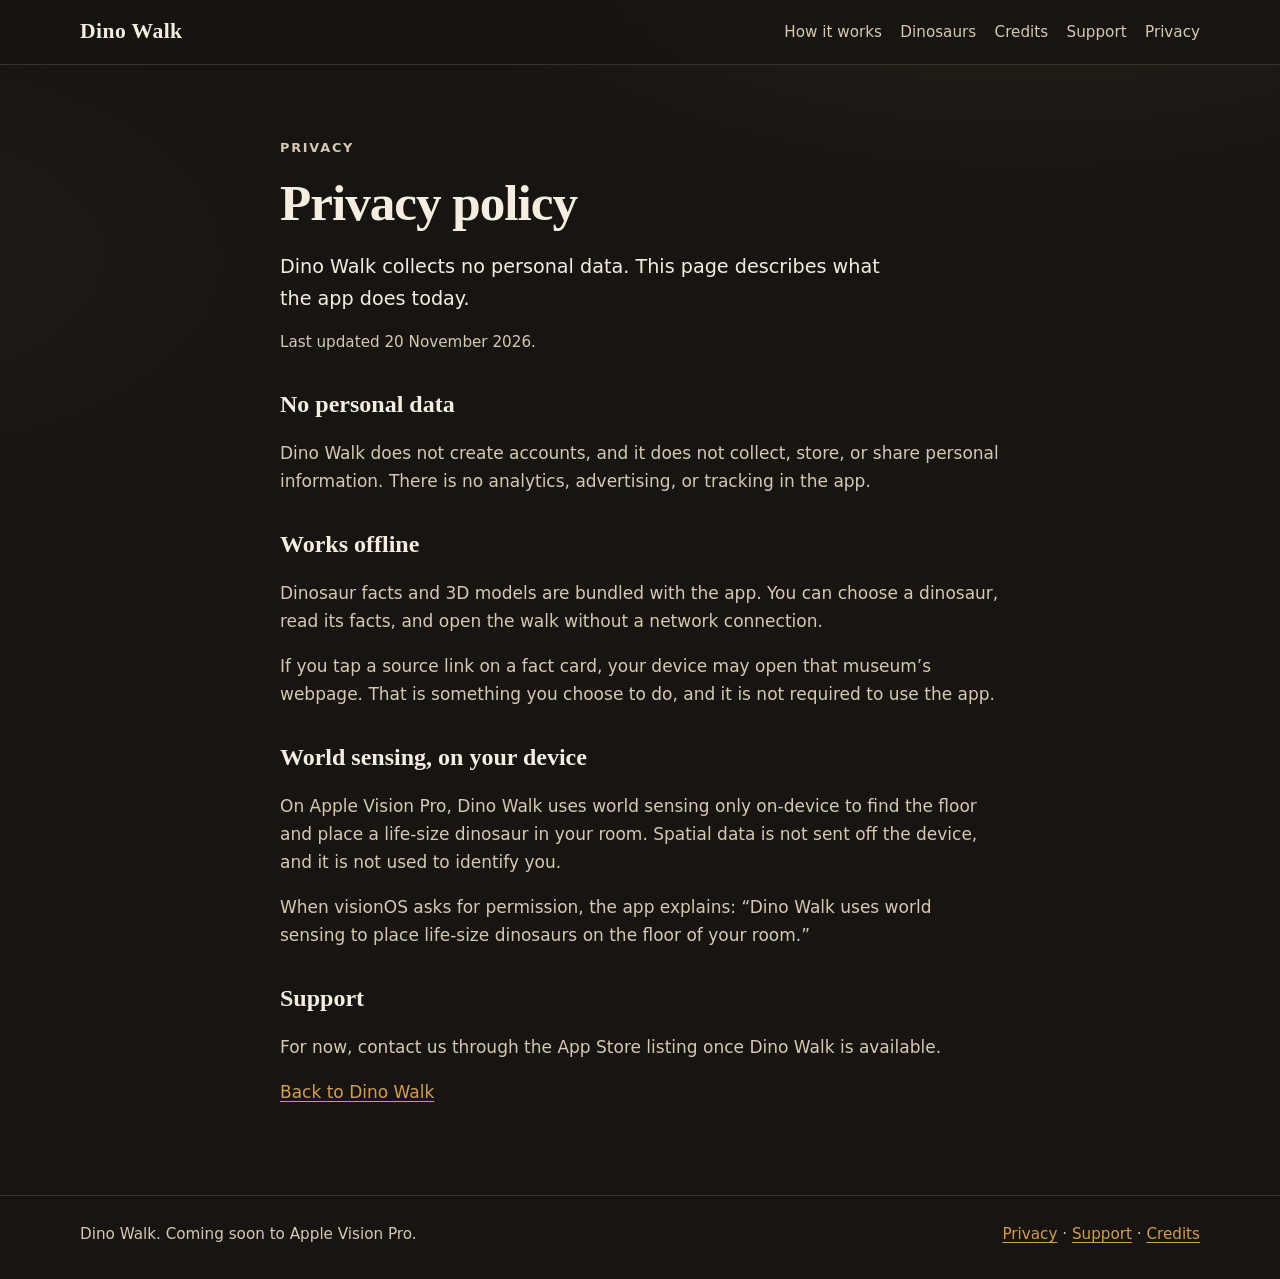
==== privacy.html @ 50bd4478 "Add Dino Walk outline website Static index, privacy, and support pages for the Vision Pro app, with " ====
<!DOCTYPE html>
<html lang="en">
<head>
  <meta charset="utf-8">
  <meta name="viewport" content="width=device-width, initial-scale=1">
  <meta name="description" content="Privacy policy for Dino Walk, a forthcoming Apple Vision Pro app. Dino Walk collects no personal data.">
  <title>Privacy — Dino Walk</title>
  <link rel="stylesheet" href="styles.css">
</head>
<body>
  <a class="skip-link" href="#main">Skip to content</a>
    <header class="site-header">
      <div class="wrap header-inner">
        <a class="brand" href="index.html">Dino Walk</a>
      <nav class="site-nav" aria-label="Primary">
        <a href="index.html#how-it-works">How it works</a>
        <a href="index.html#dinosaurs">Dinosaurs</a>
        <a href="index.html#credits">Credits</a>
        <a href="index.html#support">Support</a>
        <a href="privacy.html">Privacy</a>
      </nav>
      </div>
    </header>
  <main id="main">
    <article class="section legal">
      <div class="wrap narrow">
        <p class="eyebrow">Privacy</p>
        <h1>Privacy policy</h1>
        <p class="lede">Dino Walk collects no personal data. This page describes what the app does today.</p>
        <p class="updated">Last updated 20 November 2026.</p>

        <h2>No personal data</h2>
        <p>Dino Walk does not create accounts, and it does not collect, store, or share personal information. There is no analytics, advertising, or tracking in the app.</p>

        <h2>Works offline</h2>
        <p>Dinosaur facts and 3D models are bundled with the app. You can choose a dinosaur, read its facts, and open the walk without a network connection.</p>
        <p>If you tap a source link on a fact card, your device may open that museum’s webpage. That is something you choose to do, and it is not required to use the app.</p>

        <h2>World sensing, on your device</h2>
        <p>On Apple Vision Pro, Dino Walk uses world sensing only on-device to find the floor and place a life-size dinosaur in your room. Spatial data is not sent off the device, and it is not used to identify you.</p>
        <p>When visionOS asks for permission, the app explains: “Dino Walk uses world sensing to place life-size dinosaurs on the floor of your room.”</p>

        <h2 id="support">Support</h2>
        <p>For now, contact us through the App Store listing once Dino Walk is available.</p>
        <!-- TODO: Add a support email or contact page once a domain and address are set up. Do not invent one. -->

        <p><a href="index.html">Back to Dino Walk</a></p>
      </div>
    </article>
  </main>
    <footer class="site-footer">
      <div class="wrap footer-inner">
        <p>Dino Walk. Coming soon to Apple Vision Pro.</p>
        <p><a href="privacy.html">Privacy</a> · <a href="index.html#support">Support</a> · <a href="index.html#credits">Credits</a></p>
      </div>
    </footer>
</body>
</html>
---- styles.css ----
/* Dino Walk site — system fonts only, no external requests required. */
:root {
  --ivory: #f5ede0;
  --muted: #d6c9b2;
  --amber: #d19e52;
  --amber-deep: #c48a3a;
  --charcoal: #171412;
  --ink: #1c1814;
  --panel: #29231f;
  --panel-2: #322b25;
  --stroke: rgba(245, 237, 224, 0.14);
  --shadow: rgba(0, 0, 0, 0.35);
  --serif: "Palatino Linotype", Palatino, "Iowan Old Style", "Times New Roman", Times, serif;
  --sans: system-ui, -apple-system, "Segoe UI", Roboto, "Helvetica Neue", Arial, sans-serif;
  --wrap: 1120px;
  --narrow: 720px;
  --space: 1.25rem;
}

*,
*::before,
*::after {
  box-sizing: border-box;
}

html {
  scroll-behavior: smooth;
}

body {
  margin: 0;
  font-family: var(--sans);
  font-size: 1.0625rem;
  line-height: 1.65;
  color: var(--ivory);
  background:
    radial-gradient(1200px 600px at 80% -10%, rgba(209, 158, 82, 0.12), transparent 55%),
    radial-gradient(900px 500px at -10% 20%, rgba(209, 158, 82, 0.06), transparent 50%),
    var(--charcoal);
  min-height: 100vh;
}

img,
svg {
  max-width: 100%;
}

a {
  color: var(--amber);
  text-underline-offset: 0.18em;
}

a:hover {
  color: var(--ivory);
}

a:focus-visible,
.skip-link:focus-visible,
button:focus-visible {
  outline: 2px solid var(--amber);
  outline-offset: 3px;
}

.skip-link {
  position: absolute;
  left: 0.75rem;
  top: -3rem;
  z-index: 20;
  padding: 0.5rem 0.85rem;
  background: var(--amber);
  color: var(--ink);
  font-weight: 600;
  text-decoration: none;
  border-radius: 0.25rem;
}

.skip-link:focus {
  top: 0.75rem;
}

.wrap {
  width: min(var(--wrap), calc(100% - 2.5rem));
  margin-inline: auto;
}

.narrow {
  width: min(var(--narrow), calc(100% - 2.5rem));
}

.site-header {
  position: sticky;
  top: 0;
  z-index: 10;
  background: rgba(23, 20, 18, 0.88);
  backdrop-filter: blur(16px);
  border-bottom: 1px solid var(--stroke);
}

.header-inner {
  display: flex;
  align-items: center;
  justify-content: space-between;
  gap: 1rem 2rem;
  flex-wrap: wrap;
  padding: 0.9rem 0;
}

.brand {
  font-family: var(--serif);
  font-size: 1.35rem;
  font-weight: 600;
  letter-spacing: 0.02em;
  color: var(--ivory);
  text-decoration: none;
}

.brand:hover {
  color: var(--amber);
}

.site-nav {
  display: flex;
  flex-wrap: wrap;
  gap: 0.7rem 1.15rem;
}

.site-nav a {
  color: var(--muted);
  text-decoration: none;
  font-size: 0.95rem;
}

.site-nav a:hover,
.site-nav a:focus-visible {
  color: var(--ivory);
}

.hero {
  padding: 5.5rem 0 4.5rem;
}

.hero-inner {
  max-width: 40rem;
}

.eyebrow {
  margin: 0 0 0.85rem;
  color: var(--amber);
  font-size: 0.8rem;
  font-weight: 650;
  letter-spacing: 0.14em;
  text-transform: uppercase;
}

h1,
h2,
h3 {
  font-family: var(--serif);
  font-weight: 600;
  line-height: 1.2;
  color: var(--ivory);
}

h1 {
  margin: 0 0 1.1rem;
  font-size: clamp(2.4rem, 6vw, 4.1rem);
  letter-spacing: -0.02em;
}

h2 {
  margin: 0 0 1.25rem;
  font-size: clamp(1.8rem, 3.4vw, 2.5rem);
}

h3 {
  margin: 0 0 0.45rem;
  font-size: 1.25rem;
}

.lede {
  margin: 0;
  font-size: 1.2rem;
  color: var(--muted);
  max-width: 38rem;
}

.section {
  padding: 4.5rem 0;
}

.section-alt {
  background: rgba(41, 35, 31, 0.55);
  border-block: 1px solid var(--stroke);
}

.section-intro {
  margin: -0.4rem 0 2.2rem;
  color: var(--muted);
  max-width: 40rem;
}

.steps {
  list-style: none;
  margin: 2rem 0 0;
  padding: 0;
  display: grid;
  grid-template-columns: repeat(3, 1fr);
  gap: 1.25rem;
  counter-reset: step;
}

.steps li {
  counter-increment: step;
  padding: 1.4rem 1.35rem 1.5rem;
  background: var(--panel);
  border: 1px solid var(--stroke);
  border-radius: 1.1rem;
  box-shadow: 0 12px 32px var(--shadow);
}

.steps li::before {
  content: "0" counter(step);
  display: block;
  margin-bottom: 0.7rem;
  color: var(--amber);
  font-size: 0.78rem;
  font-weight: 650;
  letter-spacing: 0.14em;
}

.steps p {
  margin: 0;
  color: var(--muted);
}

.dino-grid {
  display: grid;
  grid-template-columns: repeat(2, 1fr);
  gap: 1.35rem;
}

.dino-card {
  padding: 1.5rem 1.45rem 1.6rem;
  background: var(--panel-2);
  border: 1px solid var(--stroke);
  border-radius: 1.15rem;
  box-shadow: 0 14px 36px var(--shadow);
}

.dino-card .kicker {
  margin: 0 0 0.35rem;
  color: var(--amber);
  font-size: 0.78rem;
  font-weight: 650;
  letter-spacing: 0.12em;
  text-transform: uppercase;
}

.dino-card h3 {
  margin-bottom: 0.25rem;
  font-size: 1.7rem;
}

.period {
  margin: 0 0 1rem;
  color: var(--muted);
}

.stats {
  display: flex;
  flex-wrap: wrap;
  gap: 0.6rem;
  margin: 0 0 1.2rem;
}

.stat {
  margin: 0;
  padding: 0.55rem 0.75rem;
  background: rgba(23, 20, 18, 0.55);
  border: 1px solid var(--stroke);
  border-radius: 0.7rem;
  min-width: 6.5rem;
}

.stat dt {
  margin: 0;
  font-size: 0.7rem;
  font-weight: 650;
  letter-spacing: 0.1em;
  text-transform: uppercase;
  color: var(--amber);
}

.stat dd {
  margin: 0.15rem 0 0;
  font-size: 0.92rem;
}

.facts {
  display: grid;
  gap: 1rem;
}

.fact {
  margin: 0;
  padding: 0;
}

.fact blockquote {
  margin: 0;
  padding: 0;
  border: 0;
}

.fact p {
  margin: 0 0 0.55rem;
  color: var(--ivory);
}

.fact figcaption {
  color: var(--muted);
  font-size: 0.9rem;
}

.fact cite {
  font-style: normal;
}

.credit-list {
  margin: 0 0 1.2rem;
  padding-left: 1.15rem;
  color: var(--muted);
}

.credit-list li + li {
  margin-top: 0.75rem;
}

.fine-print,
.updated {
  color: var(--muted);
  font-size: 0.95rem;
}

.legal h1 {
  font-size: clamp(2.1rem, 5vw, 3.2rem);
}

.legal h2 {
  margin-top: 2.2rem;
  font-size: 1.5rem;
}

.legal p {
  color: var(--muted);
}

.legal .lede {
  margin-bottom: 0.75rem;
  color: var(--ivory);
}

.site-footer {
  border-top: 1px solid var(--stroke);
  padding: 1.6rem 0 2rem;
}

.footer-inner {
  display: flex;
  justify-content: space-between;
  gap: 0.75rem 1.5rem;
  flex-wrap: wrap;
  color: var(--muted);
  font-size: 0.95rem;
}

.footer-inner p {
  margin: 0;
}

@media (max-width: 860px) {
  .steps,
  .dino-grid {
    grid-template-columns: 1fr;
  }

  .hero {
    padding: 3.5rem 0 3rem;
  }

  .section {
    padding: 3.2rem 0;
  }
}

@media (max-width: 560px) {
  .wrap,
  .narrow {
    width: min(var(--wrap), calc(100% - 1.5rem));
  }

  h1 {
    font-size: 2.15rem;
  }

  .lede {
    font-size: 1.05rem;
  }
}

@media (prefers-reduced-motion: reduce) {
  html {
    scroll-behavior: auto;
  }
}
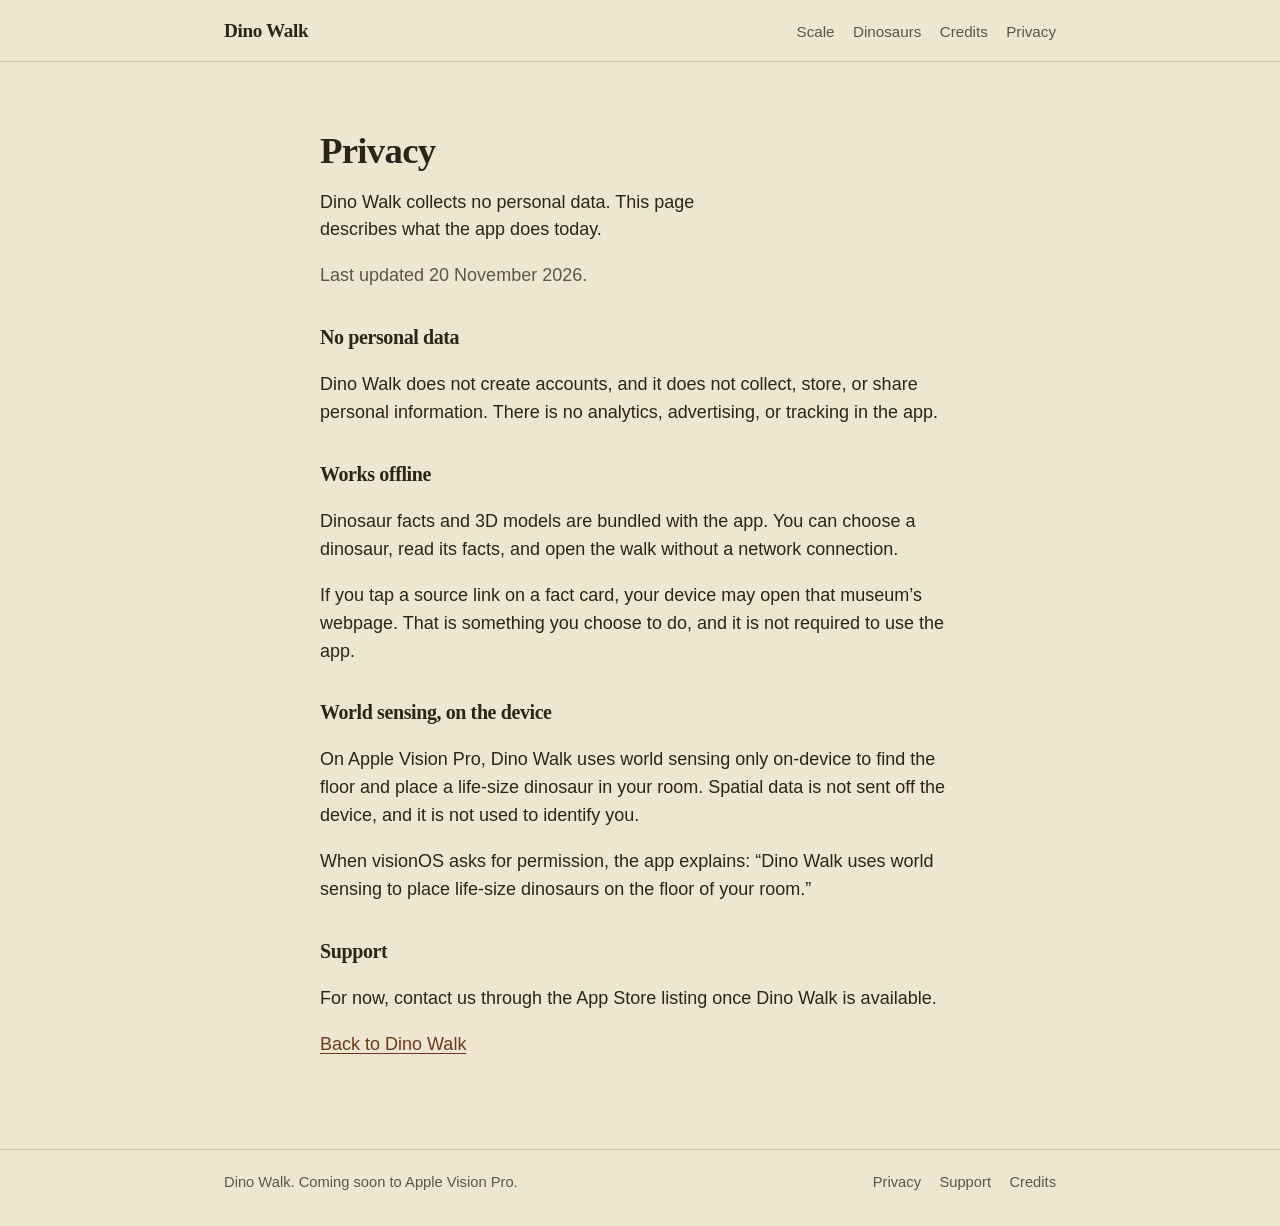
==== commit a4a144e6: "Redesign Dino Walk site as a field-guide page Paper-and-ink layout with a visionOS simulator shot of" ====
--- a/privacy.html
+++ b/privacy.html
@@ -3,31 +3,33 @@
 <head>
   <meta charset="utf-8">
   <meta name="viewport" content="width=device-width, initial-scale=1">
-  <meta name="description" content="Privacy policy for Dino Walk, a forthcoming Apple Vision Pro app. Dino Walk collects no personal data.">
   <title>Privacy — Dino Walk</title>
-  <link rel="stylesheet" href="styles.css">
+  <meta name="description" content="Privacy policy for Dino Walk. The app collects no personal data, works offline, and uses world sensing only on-device.">
+  <meta name="theme-color" content="#efe6d2">
+  <link rel="icon" href="assets/favicon.svg" type="image/svg+xml">
+  <link rel="stylesheet" href="assets/styles.css">
 </head>
 <body>
-  <a class="skip-link" href="#main">Skip to content</a>
+  <a class="skip" href="#main">Skip to content</a>
     <header class="site-header">
-      <div class="wrap header-inner">
+      <div class="wrap">
+      <nav class="nav" aria-label="Primary">
         <a class="brand" href="index.html">Dino Walk</a>
-      <nav class="site-nav" aria-label="Primary">
-        <a href="index.html#how-it-works">How it works</a>
-        <a href="index.html#dinosaurs">Dinosaurs</a>
-        <a href="index.html#credits">Credits</a>
-        <a href="index.html#support">Support</a>
-        <a href="privacy.html">Privacy</a>
+        <ul class="nav-links">
+          <li><a href="index.html#scale">Scale</a></li>
+          <li><a href="index.html#dinosaurs">Dinosaurs</a></li>
+          <li><a href="index.html#credits">Credits</a></li>
+          <li><a href="privacy.html">Privacy</a></li>
+        </ul>
       </nav>
       </div>
     </header>
   <main id="main">
-    <article class="section legal">
+    <article class="page">
       <div class="wrap narrow">
-        <p class="eyebrow">Privacy</p>
-        <h1>Privacy policy</h1>
+        <h1>Privacy</h1>
         <p class="lede">Dino Walk collects no personal data. This page describes what the app does today.</p>
-        <p class="updated">Last updated 20 November 2026.</p>
+        <p class="quiet">Last updated 20 November 2026.</p>
 
         <h2>No personal data</h2>
         <p>Dino Walk does not create accounts, and it does not collect, store, or share personal information. There is no analytics, advertising, or tracking in the app.</p>
@@ -36,14 +38,13 @@
         <p>Dinosaur facts and 3D models are bundled with the app. You can choose a dinosaur, read its facts, and open the walk without a network connection.</p>
         <p>If you tap a source link on a fact card, your device may open that museum’s webpage. That is something you choose to do, and it is not required to use the app.</p>
 
-        <h2>World sensing, on your device</h2>
+        <h2>World sensing, on the device</h2>
         <p>On Apple Vision Pro, Dino Walk uses world sensing only on-device to find the floor and place a life-size dinosaur in your room. Spatial data is not sent off the device, and it is not used to identify you.</p>
         <p>When visionOS asks for permission, the app explains: “Dino Walk uses world sensing to place life-size dinosaurs on the floor of your room.”</p>
 
         <h2 id="support">Support</h2>
         <p>For now, contact us through the App Store listing once Dino Walk is available.</p>
         <!-- TODO: Add a support email or contact page once a domain and address are set up. Do not invent one. -->
-
         <p><a href="index.html">Back to Dino Walk</a></p>
       </div>
     </article>
@@ -51,7 +52,11 @@
     <footer class="site-footer">
       <div class="wrap footer-inner">
         <p>Dino Walk. Coming soon to Apple Vision Pro.</p>
-        <p><a href="privacy.html">Privacy</a> · <a href="index.html#support">Support</a> · <a href="index.html#credits">Credits</a></p>
+        <p class="footer-links">
+          <a href="privacy.html">Privacy</a>
+          <a href="index.html#support">Support</a>
+          <a href="index.html#credits">Credits</a>
+        </p>
       </div>
     </footer>
 </body>
--- a/assets/styles.css
+++ b/assets/styles.css
@@ -0,0 +1,467 @@
+/* Dino Walk — field-guide / museum placard. System fonts only. */
+
+:root {
+  --paper: #efe6d2;
+  --paper-2: #e8dcc4;
+  --ink: #2c2418;
+  --muted: #5e5548;
+  --line: rgba(44, 36, 24, 0.16);
+  --sienna: #8b4a28;
+  --sienna-ink: #6e3a1f;
+  --rule: #2c2418;
+  --mat: #f6f0e2;
+  --max: 40rem;
+  --pad: clamp(1.25rem, 4vw, 2.25rem);
+  --display: "Iowan Old Style", "Palatino Linotype", Palatino, "Book Antiqua", Georgia, serif;
+  --sans: "Avenir Next", Avenir, "Segoe UI", "Helvetica Neue", Helvetica, sans-serif;
+}
+
+*,
+*::before,
+*::after {
+  box-sizing: border-box;
+}
+
+html {
+  scroll-behavior: smooth;
+}
+
+@media (prefers-reduced-motion: reduce) {
+  html { scroll-behavior: auto; }
+}
+
+body {
+  margin: 0;
+  color: var(--ink);
+  background: var(--paper);
+  font: 18px/1.55 var(--sans);
+  -webkit-font-smoothing: antialiased;
+  text-rendering: optimizeLegibility;
+  min-height: 100vh;
+}
+
+img,
+svg {
+  max-width: 100%;
+  height: auto;
+  vertical-align: middle;
+}
+
+a {
+  color: var(--sienna-ink);
+  text-underline-offset: 0.15em;
+}
+
+a:hover {
+  color: var(--ink);
+}
+
+a:focus-visible {
+  outline: 2px solid var(--sienna);
+  outline-offset: 3px;
+}
+
+.skip {
+  position: absolute;
+  left: -9999px;
+  top: 0;
+}
+
+.skip:focus {
+  left: var(--pad);
+  top: 0.75rem;
+  z-index: 100;
+  background: var(--ink);
+  color: var(--paper);
+  padding: 0.45rem 0.7rem;
+  text-decoration: none;
+}
+
+.visually-hidden {
+  position: absolute;
+  width: 1px;
+  height: 1px;
+  padding: 0;
+  margin: -1px;
+  overflow: hidden;
+  clip: rect(0, 0, 0, 0);
+  white-space: nowrap;
+  border: 0;
+}
+
+.wrap {
+  width: min(100% - 2 * var(--pad), 52rem);
+  margin-inline: auto;
+}
+
+.narrow {
+  width: min(100% - 2 * var(--pad), var(--max));
+  margin-inline: auto;
+}
+
+/* Header — flat paper, no frost */
+
+.site-header {
+  border-bottom: 1px solid var(--line);
+  background: var(--paper);
+}
+
+.nav {
+  display: flex;
+  align-items: baseline;
+  justify-content: space-between;
+  gap: 1rem;
+  padding: 1rem 0 0.95rem;
+  flex-wrap: wrap;
+}
+
+.brand {
+  font-family: var(--display);
+  font-weight: 600;
+  font-size: 1.2rem;
+  letter-spacing: -0.02em;
+  color: var(--ink);
+  text-decoration: none;
+}
+
+.brand:hover {
+  color: var(--ink);
+}
+
+.nav-links {
+  display: flex;
+  flex-wrap: wrap;
+  gap: 0.85rem 1.15rem;
+  list-style: none;
+  margin: 0;
+  padding: 0;
+  font-size: 0.95rem;
+}
+
+.nav-links a {
+  color: var(--muted);
+  text-decoration: none;
+}
+
+.nav-links a:hover {
+  color: var(--ink);
+}
+
+/* Hero */
+
+.hero {
+  padding: clamp(2.75rem, 8vw, 4.75rem) 0 1.75rem;
+}
+
+.wordmark {
+  margin: 0 0 0.7rem;
+  font-family: var(--display);
+  font-size: clamp(2.35rem, 6vw, 3.2rem);
+  font-weight: 600;
+  letter-spacing: -0.03em;
+  line-height: 1.05;
+}
+
+.hero h1 {
+  margin: 0 0 1rem;
+  font-family: var(--display);
+  font-size: clamp(1.4rem, 3vw, 1.75rem);
+  font-weight: 500;
+  letter-spacing: -0.02em;
+  line-height: 1.25;
+  max-width: 20ch;
+}
+
+.lede {
+  margin: 0 0 1.25rem;
+  color: var(--muted);
+  max-width: 38ch;
+}
+
+.soon {
+  margin: 0;
+  font-size: 0.95rem;
+  color: var(--ink);
+  font-weight: 600;
+}
+
+/* Photograph on a paper mat */
+
+.plate-photo {
+  margin: 0 auto 0.25rem;
+  width: min(100% - 2 * var(--pad), 52rem);
+}
+
+.mat {
+  background: var(--mat);
+  border: 1px solid var(--line);
+  padding: 0.7rem;
+}
+
+.mat img {
+  display: block;
+  width: 100%;
+  height: auto;
+}
+
+.plate-photo figcaption {
+  margin: 0.7rem 0 0;
+  font-size: 0.92rem;
+  color: var(--muted);
+  max-width: 48ch;
+}
+
+/* Sections */
+
+.section {
+  padding: clamp(2.5rem, 6vw, 3.75rem) 0;
+}
+
+.section h2,
+.page h1,
+.page h2 {
+  font-family: var(--display);
+  font-weight: 600;
+  letter-spacing: -0.02em;
+}
+
+.section h2 {
+  margin: 0 0 0.7rem;
+  font-size: clamp(1.4rem, 3vw, 1.7rem);
+}
+
+.intro,
+.quiet {
+  color: var(--muted);
+}
+
+.intro {
+  margin: 0 0 1.5rem;
+  max-width: 44ch;
+}
+
+/* Catalog / how it works — lined entries, not cards */
+
+.catalog {
+  list-style: none;
+  margin: 1.25rem 0 0;
+  padding: 0;
+  border-top: 1px solid var(--ink);
+}
+
+.catalog li {
+  padding: 1.05rem 0;
+  border-bottom: 1px solid var(--line);
+  display: grid;
+  gap: 0.2rem 1.5rem;
+}
+
+@media (min-width: 640px) {
+  .catalog li {
+    grid-template-columns: 11rem 1fr;
+    align-items: baseline;
+  }
+}
+
+.catalog h3 {
+  margin: 0;
+  font-size: 1rem;
+  font-weight: 650;
+  letter-spacing: -0.01em;
+}
+
+.catalog p {
+  margin: 0;
+  color: var(--muted);
+}
+
+/* Scale plate */
+
+.scale {
+  margin-top: 0.5rem;
+}
+
+.scale-row {
+  padding: 0.55rem 0;
+  border-bottom: 1px solid var(--line);
+}
+
+.scale-row:first-child {
+  border-top: 1px solid var(--ink);
+}
+
+.scale-meta {
+  display: flex;
+  justify-content: space-between;
+  gap: 1rem;
+  margin-bottom: 0.35rem;
+  font-size: 0.95rem;
+}
+
+.scale-name {
+  font-weight: 600;
+}
+
+.scale-len {
+  font-variant-numeric: tabular-nums;
+  color: var(--muted);
+}
+
+.scale-track {
+  height: 0.45rem;
+  background: rgba(44, 36, 24, 0.08);
+}
+
+.scale-bar {
+  display: block;
+  height: 100%;
+  background: var(--ink);
+}
+
+.scale-row.sketch .scale-bar {
+  background: transparent;
+  border: 1px solid var(--ink);
+  box-sizing: border-box;
+}
+
+.scale-row.sketch .scale-name {
+  font-weight: 500;
+  font-style: italic;
+}
+
+/* Specimen plates */
+
+.plates {
+  margin-top: 1.5rem;
+}
+
+.plate {
+  padding: 1.6rem 0 1.7rem;
+  border-top: 1px solid var(--line);
+}
+
+.plate:first-child {
+  border-top: 1px solid var(--ink);
+}
+
+.plate-kicker {
+  margin: 0 0 0.25rem;
+  font-size: 0.72rem;
+  font-weight: 650;
+  letter-spacing: 0.12em;
+  text-transform: uppercase;
+  color: var(--sienna);
+}
+
+.plate-head h3 {
+  margin: 0 0 0.3rem;
+  font-family: var(--display);
+  font-size: 1.55rem;
+  font-weight: 600;
+  letter-spacing: -0.02em;
+}
+
+.plate-period,
+.plate-measure {
+  margin: 0;
+  color: var(--muted);
+}
+
+.plate-measure {
+  margin-top: 0.2rem;
+  font-size: 0.95rem;
+}
+
+.plate-facts {
+  display: grid;
+  gap: 1.1rem;
+  margin-top: 1.1rem;
+}
+
+.fact {
+  margin: 0;
+}
+
+.fact blockquote {
+  margin: 0 0 0.4rem;
+  padding: 0;
+  border: 0;
+}
+
+.fact p {
+  margin: 0;
+}
+
+.fact figcaption {
+  font-size: 0.9rem;
+}
+
+/* Lists, legal page */
+
+.plain-list {
+  margin: 0 0 1rem;
+  padding-left: 1.15rem;
+}
+
+.plain-list li + li {
+  margin-top: 0.6rem;
+}
+
+.page {
+  padding: clamp(2.5rem, 6vw, 3.75rem) 0 clamp(3rem, 7vw, 4.5rem);
+}
+
+.page h1 {
+  margin: 0 0 0.6rem;
+  font-size: clamp(1.9rem, 4vw, 2.3rem);
+}
+
+.page h2 {
+  margin: 2rem 0 0.5rem;
+  font-size: 1.25rem;
+}
+
+.page .lede {
+  margin-bottom: 0.6rem;
+  color: var(--ink);
+}
+
+/* Footer */
+
+.site-footer {
+  border-top: 1px solid var(--line);
+  padding: 1.35rem 0 2rem;
+  color: var(--muted);
+  font-size: 0.92rem;
+}
+
+.footer-inner {
+  display: flex;
+  flex-wrap: wrap;
+  justify-content: space-between;
+  gap: 0.7rem 1.5rem;
+}
+
+.footer-inner p {
+  margin: 0;
+}
+
+.footer-links {
+  display: flex;
+  flex-wrap: wrap;
+  gap: 0.85rem 1.15rem;
+}
+
+.footer-links a {
+  color: var(--muted);
+  text-decoration: none;
+}
+
+.footer-links a:hover {
+  color: var(--ink);
+}
+
+@media (max-width: 520px) {
+  body { font-size: 17px; }
+  .hero h1 { max-width: none; }
+}
